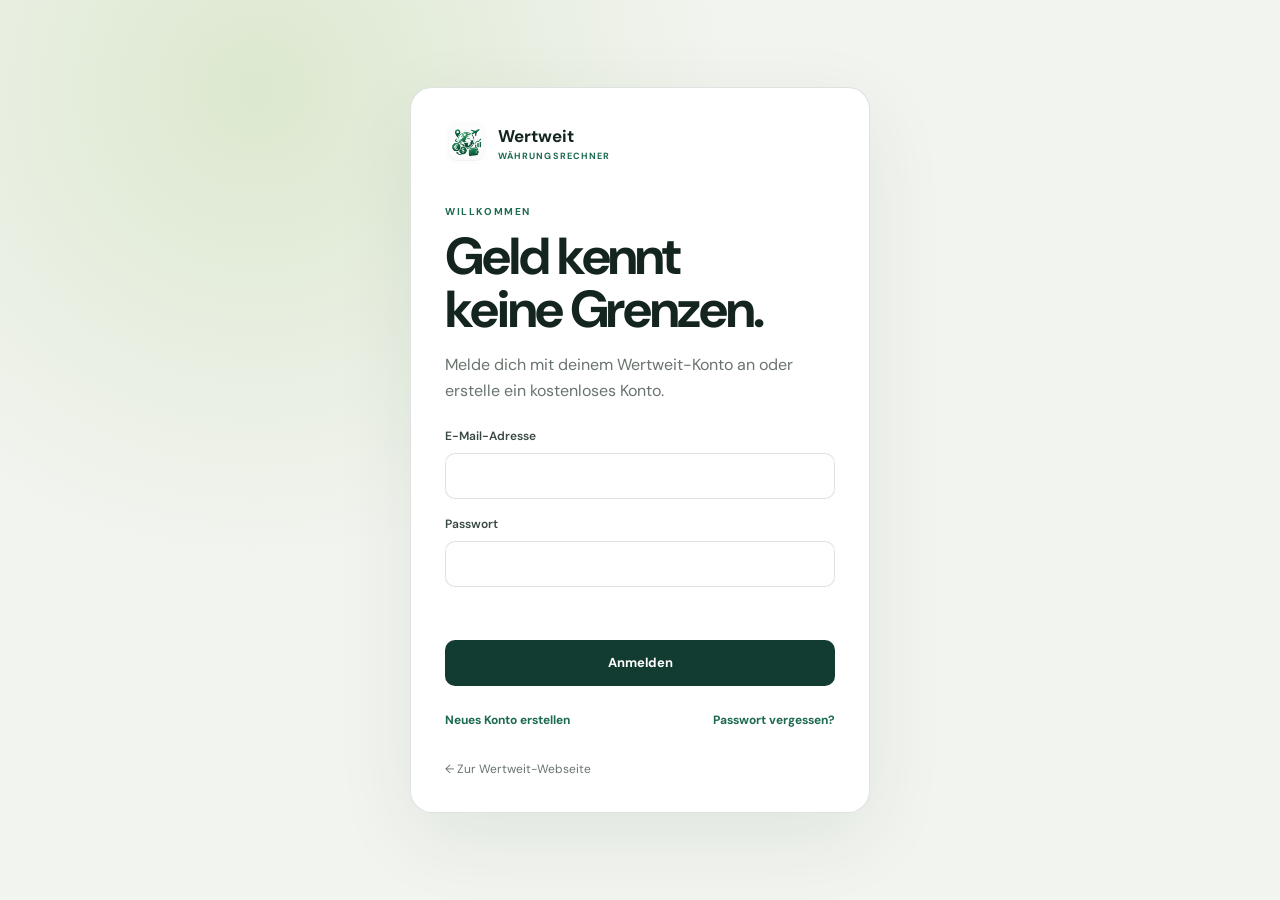
==== website/waehrungsrechner-app-web/index.html @ 30630e16 "Add app notifications and web app Co-authored-by: Copilot <223556219+Copilot@users.noreply.github.co" ====
<!doctype html>
<html lang="de">
<head>
  <meta charset="utf-8">
  <meta name="viewport" content="width=device-width, initial-scale=1">
  <meta name="theme-color" content="#f2f4ef">
  <meta name="description" content="Wertweit als Web-App: Währungen umrechnen, Reise- und Wechselwerkzeuge nutzen und dein Konto verwalten.">
  <title>Wertweit – Web-App</title>
  <link rel="manifest" href="app.webmanifest">
  <link rel="icon" href="../assets/wertweit-logo.png">
  <link rel="apple-touch-icon" href="../assets/wertweit-logo.png">
  <link rel="preconnect" href="https://fonts.googleapis.com">
  <link rel="preconnect" href="https://fonts.gstatic.com" crossorigin>
  <link href="https://fonts.googleapis.com/css2?family=DM+Sans:wght@400;500;600;700&display=swap" rel="stylesheet">
  <link rel="stylesheet" href="app.css">
</head>
<body>
  <main id="auth-screen" class="auth-screen">
    <section class="auth-card">
      <a class="brand" href="../index.html">
        <img src="../assets/wertweit-logo.png" alt="">
        <span>Wertweit<small>WÄHRUNGSRECHNER</small></span>
      </a>
      <p class="eyebrow">WILLKOMMEN</p>
      <h1>Geld kennt<br>keine Grenzen.</h1>
      <p class="muted">Melde dich mit deinem Wertweit-Konto an oder erstelle ein kostenloses Konto.</p>
      <form id="auth-form">
        <label for="auth-email">E-Mail-Adresse</label>
        <input id="auth-email" type="email" autocomplete="email" required>
        <label for="auth-password">Passwort</label>
        <input id="auth-password" type="password" autocomplete="current-password" minlength="8" required>
        <label id="otp-label" for="auth-otp" hidden>E-Mail-Code</label>
        <input id="auth-otp" inputmode="numeric" autocomplete="one-time-code" hidden>
        <p id="auth-message" class="status" role="status" aria-live="polite"></p>
        <button id="auth-submit" class="button primary" type="submit">Anmelden</button>
      </form>
      <div class="auth-actions">
        <button id="auth-mode" class="text-button" type="button">Neues Konto erstellen</button>
        <button id="reset-password" class="text-button" type="button">Passwort vergessen?</button>
      </div>
      <a class="back-link" href="../index.html">← Zur Wertweit-Webseite</a>
    </section>
  </main>

  <div id="app-shell" class="app-shell" hidden>
    <header class="topbar">
      <a class="brand" href="./">
        <img src="../assets/wertweit-logo.png" alt="">
        <span>Wertweit<small>WÄHRUNGSRECHNER</small></span>
      </a>
      <div class="account-actions">
        <span id="account-email" class="account-email"></span>
        <button id="notification-button" class="icon-button" type="button" aria-label="Benachrichtigungen">
          <span aria-hidden="true">♧</span><i id="notification-count" hidden></i>
        </button>
        <button id="sign-out" class="text-button" type="button">Abmelden</button>
      </div>
    </header>
    <div class="app-layout">
      <aside class="sidebar">
        <p class="eyebrow">DEIN WERTWEIT</p>
        <nav id="side-nav" class="side-nav" aria-label="Hauptnavigation">
          <button class="nav-item active" data-page="calculator"><span>↔</span> Rechner</button>
          <button class="nav-item" data-page="travel"><span>✈</span> Reise</button>
          <button class="nav-item" data-page="exchange"><span>％</span> Wechseln</button>
          <button class="nav-item" data-page="overview"><span>⌁</span> Übersicht</button>
          <button class="nav-item" data-page="pro"><span>✦</span> Wertweit Pro</button>
        </nav>
        <div class="sidebar-bottom">
          <span id="pro-status" class="pro-status">Kostenloses Konto</span>
          <button id="settings-button" class="nav-item" type="button"><span>⚙</span> Konto & Einstellungen</button>
        </div>
      </aside>
      <main class="main-content">
        <div id="app-status" class="status" role="status" aria-live="polite"></div>
        <section id="page-calculator" class="page active">
          <p class="eyebrow">SCHNELL UMRECHNEN</p>
          <h1>Währungsrechner</h1>
          <p class="page-intro">Referenzkurse für deine nächste Reise – klar und aktuell.</p>
          <div class="calculator card">
            <label for="amount">Betrag</label>
            <input id="amount" class="amount-input" inputmode="decimal" value="1.000,00">
            <div class="currency-row">
              <label>Von
                <select id="from-currency" aria-label="Ausgangswährung"></select>
              </label>
              <button id="swap-currencies" class="swap-button" type="button" aria-label="Währungen tauschen">⇄</button>
              <label>Nach
                <select id="to-currency" aria-label="Zielwährung"></select>
              </label>
            </div>
            <div class="result">
              <span id="rate-label">Kurs wird geladen …</span>
              <strong id="converted-value">–</strong>
              <small id="rate-date"></small>
            </div>
            <button id="refresh-rate" class="quiet-button" type="button">↻ Kurse aktualisieren</button>
          </div>
        </section>

        <section id="page-travel" class="page">
          <p class="eyebrow">UNTERWEGS</p>
          <h1>Reise</h1>
          <p class="page-intro">Was dein Geld vor Ort wert ist.</p>
          <div class="card">
            <label for="destination">Reiseziel</label>
            <select id="destination"></select>
            <div id="travel-result" class="result"></div>
            <div id="travel-pro" class="pro-locked"></div>
          </div>
        </section>

        <section id="page-exchange" class="page">
          <p class="eyebrow">KURSE BESSER EINSCHÄTZEN</p>
          <h1>Geld wechseln</h1>
          <p class="page-intro">Gebühren und Angebote mit dem Referenzkurs vergleichen.</p>
          <div id="exchange-modes" class="mode-switch">
            <button class="mode active" data-mode="fees">Gebühren</button>
            <button class="mode" data-mode="compare">Vergleich <span class="pro-tag">PRO</span></button>
            <button class="mode" data-mode="reverse">Rückwärts <span class="pro-tag">PRO</span></button>
            <button class="mode" data-mode="phrase">Frage <span class="pro-tag">PRO</span></button>
          </div>
          <div id="exchange-panel" class="card"></div>
        </section>

        <section id="page-overview" class="page">
          <p class="eyebrow">DEINE KURSE</p>
          <h1>Übersicht</h1>
          <p class="page-intro">Verlauf, Favoriten und persönliche Kursalarme.</p>
          <div id="history-panel" class="card"></div>
          <div id="overview-pro" class="pro-locked"></div>
        </section>

        <section id="page-pro" class="page">
          <p class="eyebrow">MEHR ÜBERBLICK</p>
          <h1>Wertweit Pro</h1>
          <p class="page-intro">Reise- und Analysewerkzeuge für deine Planung.</p>
          <div class="card pro-card">
            <span class="pro-mark">✦</span>
            <h2 id="pro-title">Dein Pro-Status</h2>
            <p id="pro-description"></p>
            <a class="button primary" href="https://apps.apple.com/account/subscriptions" target="_blank" rel="noreferrer">Apple-Abos verwalten</a>
            <p class="fine-print">Diese Web-App nimmt keine Zahlungen an. Apple-App-Store-Abos werden im Web derzeit nicht automatisch synchronisiert.</p>
          </div>
        </section>

        <section id="page-settings" class="page">
          <p class="eyebrow">KONTO</p>
          <h1>Einstellungen</h1>
          <div class="card settings-card">
            <h2>E-Mail-Produktneuigkeiten</h2>
            <p>Nur mit deiner Zustimmung erhältst du Produktneuigkeiten per E-Mail.</p>
            <label class="toggle-row"><span>Produktneuigkeiten per E-Mail</span><input id="email-updates" type="checkbox"></label>
            <p id="settings-status" class="status" role="status"></p>
            <button id="settings-refresh" class="quiet-button" type="button">Einstellung aktualisieren</button>
            <hr>
            <button id="support-open" class="quiet-button" type="button">Support & Nachrichten</button>
            <button id="delete-account" class="text-button danger" type="button">Wertweit-Konto löschen</button>
          </div>
        </section>
        <section id="page-support" class="page">
          <p class="eyebrow">WIR HELFEN DIR</p>
          <h1>Support</h1>
          <form id="support-form" class="card">
            <label for="support-subject">Betreff</label>
            <input id="support-subject" maxlength="120" required>
            <label for="support-body">Nachricht</label>
            <textarea id="support-body" rows="5" maxlength="5000" required></textarea>
            <button class="button primary" type="submit">Nachricht senden</button>
            <p id="support-status" class="status" role="status"></p>
          </form>
          <div id="support-threads"></div>
        </section>

        <section id="page-notifications" class="page">
          <p class="eyebrow">NACHRICHTEN</p>
          <h1>Benachrichtigungen</h1>
          <div id="notification-list" class="notification-list"></div>
        </section>
      </main>
    </div>
    <nav id="mobile-nav" class="mobile-nav" aria-label="Hauptnavigation">
      <button class="nav-item active" data-page="calculator"><span>↔</span>Rechner</button>
      <button class="nav-item" data-page="travel"><span>✈</span>Reise</button>
      <button class="nav-item" data-page="exchange"><span>％</span>Wechseln</button>
      <button class="nav-item" data-page="overview"><span>⌁</span>Übersicht</button>
      <button class="nav-item" data-page="pro"><span>✦</span>Pro</button>
    </nav>
  </div>
  <script src="../supabase-config.js"></script>
  <script type="module" src="app.js"></script>
</body>
</html>
---- website/waehrungsrechner-app-web/app.css ----
:root {
  color-scheme: light;
  --forest: #123c31;
  --leaf: #1c6a4f;
  --lime: #d8f06b;
  --paper: #f2f4ef;
  --ink: #14241f;
  --muted: #69746d;
  --line: rgba(20, 36, 31, .13);
  font-family: "DM Sans", -apple-system, BlinkMacSystemFont, sans-serif;
  color: var(--ink);
  background: var(--paper);
}
* { box-sizing: border-box; }
body { margin: 0; min-width: 320px; min-height: 100vh; }
button, input, select { font: inherit; }
textarea { width: 100%; min-height: 115px; padding: 12px; border: 1px solid var(--line); border-radius: 10px; font: inherit; resize: vertical; }
button, select { cursor: pointer; }
[hidden] { display: none !important; }
.auth-screen { min-height: 100vh; display: grid; place-items: center; padding: 24px; background: radial-gradient(circle at 20% 10%, #dce8cf, transparent 36%), var(--paper); }
.auth-card { width: min(100%, 460px); padding: 34px; background: #fff; border: 1px solid var(--line); border-radius: 22px; box-shadow: 0 24px 80px rgba(18, 60, 49, .08); }
.brand { display: inline-flex; gap: 11px; align-items: center; color: var(--ink); text-decoration: none; font-weight: 700; font-size: 17px; }
.brand img { width: 42px; height: 42px; border-radius: 12px; }
.brand small { display: block; margin-top: 3px; color: var(--leaf); font-size: 9px; letter-spacing: .12em; }
.eyebrow { margin: 0 0 12px; color: var(--leaf); font-size: 10px; font-weight: 700; letter-spacing: .16em; }
.auth-card > .eyebrow { margin-top: 36px; }
h1 { margin: 0; font-size: clamp(34px, 6vw, 52px); line-height: 1.02; letter-spacing: -.04em; }
h2 { margin: 0 0 9px; font-size: 19px; }
.muted, .page-intro { color: var(--muted); line-height: 1.6; }
.auth-card form { display: grid; gap: 9px; margin-top: 24px; }
label { color: #384740; font-size: 12px; font-weight: 600; }
input, select { width: 100%; min-height: 46px; padding: 11px 13px; border: 1px solid var(--line); border-radius: 10px; background: white; color: var(--ink); outline-color: var(--leaf); }
.auth-card input { margin-bottom: 8px; }
.button { min-height: 46px; display: inline-flex; align-items: center; justify-content: center; padding: 0 20px; border-radius: 10px; border: 0; text-decoration: none; font-weight: 700; font-size: 13px; }
.primary { color: #fff; background: var(--forest); }
.primary:hover { background: var(--leaf); }
.auth-actions { display: flex; justify-content: space-between; gap: 12px; flex-wrap: wrap; margin-top: 18px; }
.text-button, .quiet-button { padding: 8px 0; border: 0; color: var(--leaf); background: transparent; font-size: 12px; font-weight: 700; }
.danger { color: #a6382d; }
.back-link { display: inline-block; margin-top: 25px; color: var(--muted); text-decoration: none; font-size: 12px; }
.status { min-height: 17px; margin: 5px 0; color: #9e3126; font-size: 12px; line-height: 1.5; }
.status.success { color: var(--leaf); }
.app-shell { min-height: 100vh; }
.topbar { height: 76px; display: flex; justify-content: space-between; align-items: center; padding: 0 clamp(18px, 4vw, 56px); background: rgba(255,255,255,.85); border-bottom: 1px solid var(--line); }
.account-actions { display: flex; align-items: center; gap: 18px; }
.account-email { max-width: 240px; overflow: hidden; color: var(--muted); font-size: 12px; text-overflow: ellipsis; white-space: nowrap; }
.icon-button { position: relative; width: 40px; height: 40px; border: 1px solid var(--line); border-radius: 50%; color: var(--forest); background: white; font-size: 20px; }
.icon-button i { position: absolute; top: 2px; right: 1px; width: 9px; height: 9px; border-radius: 50%; background: #d64532; }
.app-layout { display: grid; grid-template-columns: 235px minmax(0, 1fr); max-width: 1380px; min-height: calc(100vh - 76px); margin: auto; }
.sidebar { display: flex; flex-direction: column; padding: 34px 18px 22px; border-right: 1px solid var(--line); }
.sidebar .eyebrow { padding: 0 13px; }
.side-nav { display: grid; gap: 5px; }
.nav-item { display: flex; align-items: center; gap: 11px; width: 100%; min-height: 46px; padding: 0 13px; border: 0; border-radius: 10px; color: #58665e; background: transparent; text-align: left; font-size: 13px; font-weight: 600; }
.nav-item span { width: 20px; color: var(--leaf); font-size: 19px; text-align: center; }
.nav-item:hover, .nav-item.active { color: var(--forest); background: #e5ede4; }
.sidebar-bottom { display: grid; gap: 8px; margin-top: auto; }
.pro-status { margin: 0 12px; color: var(--leaf); font-size: 11px; font-weight: 700; }
.main-content { width: min(100%, 900px); margin: 0 auto; padding: clamp(25px, 5vw, 58px); }
.page { display: none; animation: appear .18s ease-out; }
.page.active { display: block; }
@keyframes appear { from { opacity: .55; transform: translateY(4px); } to { opacity: 1; transform: none; } }
.page h1 { font-size: clamp(34px, 5vw, 50px); }
.page-intro { margin: 10px 0 28px; }
.card { margin-bottom: 18px; padding: clamp(18px, 3vw, 26px); border: 1px solid rgba(20,36,31,.08); border-radius: 18px; background: #fff; box-shadow: 0 9px 30px rgba(18, 60, 49, .035); }
.calculator { max-width: 570px; }
.amount-input { height: 65px; margin: 8px 0 18px; border: 0; border-bottom: 1px solid var(--line); border-radius: 0; font-size: 30px; font-weight: 600; }
.currency-row { display: grid; grid-template-columns: minmax(0,1fr) 46px minmax(0,1fr); gap: 12px; align-items: end; }
.currency-row label { display: grid; gap: 8px; }
.swap-button { width: 44px; height: 44px; border: 0; border-radius: 50%; color: white; background: var(--leaf); font-size: 22px; }
.result { display: grid; gap: 8px; margin-top: 23px; padding: 18px 0; border-top: 1px solid var(--line); color: var(--muted); font-size: 12px; }
.result strong { color: var(--forest); font-size: clamp(27px, 5vw, 38px); letter-spacing: -.03em; }
.result small { color: var(--muted); }
.quiet-button { padding: 8px 0; }
.mode-switch { display: flex; gap: 7px; flex-wrap: wrap; margin-bottom: 14px; }
.mode { min-height: 38px; padding: 0 13px; border: 0; border-radius: 99px; color: var(--muted); background: white; font-size: 11px; font-weight: 700; }
.mode.active { color: white; background: var(--leaf); }
.pro-tag { color: #8c7100; font-size: 9px; }
.row { display: flex; justify-content: space-between; gap: 12px; padding: 10px 0; border-bottom: 1px solid var(--line); font-size: 13px; }
.row:last-child { border-bottom: 0; }
.row strong { text-align: right; }
.pro-locked { padding: 19px; border: 1px solid #dfe8d6; border-radius: 14px; background: #f7f9f3; }
.pro-locked strong { display: block; margin-bottom: 6px; }
.pro-locked p { margin: 0; color: var(--muted); font-size: 13px; line-height: 1.55; }
.pro-card { max-width: 620px; padding: 32px; }
.pro-card .pro-mark { display: inline-grid; width: 42px; height: 42px; place-items: center; margin-bottom: 17px; border-radius: 13px; color: var(--forest); background: var(--lime); font-size: 23px; }
.pro-card .button { margin-top: 13px; }
.fine-print { margin: 20px 0 0; color: var(--muted); font-size: 11px; line-height: 1.5; }
.settings-card { max-width: 620px; }
.settings-card p { color: var(--muted); font-size: 13px; }
.toggle-row { display: flex; align-items: center; justify-content: space-between; gap: 15px; padding: 16px 0; border-top: 1px solid var(--line); }
.toggle-row input { width: 42px; min-height: 24px; accent-color: var(--leaf); }
.notification-list { display: grid; gap: 10px; }
.notification-item { padding: 17px; border: 1px solid var(--line); border-radius: 13px; background: white; }
.notification-item.unread { border-left: 4px solid var(--leaf); }
.notification-item strong { display: block; margin-bottom: 7px; }
.notification-item p { margin: 0 0 8px; color: var(--muted); font-size: 13px; line-height: 1.5; white-space: pre-wrap; }
.notification-item small { color: var(--muted); }
.thread-card { margin: 14px 0; padding: 18px; border: 1px solid var(--line); border-radius: 14px; background: white; }
.thread-card p { white-space: pre-wrap; }
.thread-message { margin-top: 11px; padding: 11px; border-radius: 10px; background: var(--paper); font-size: 13px; }
.thread-message.admin { background: #e5ede4; }
.chart { width: 100%; height: 120px; overflow: visible; }
.chart polyline { fill: none; stroke: var(--leaf); stroke-width: 3; vector-effect: non-scaling-stroke; }
.favorite-list { display: grid; gap: 9px; }
.favorite-row { display: flex; align-items: center; justify-content: space-between; padding: 10px 0; border-bottom: 1px solid var(--line); }
.favorite-row button { border: 0; background: none; color: var(--leaf); }
.mobile-nav { display: none; }
@media (max-width: 760px) {
  .topbar { height: 66px; padding: 0 15px; }
  .account-email { display: none; }
  .app-layout { display: block; min-height: calc(100vh - 127px); }
  .sidebar { display: none; }
  .main-content { padding: 26px 17px 96px; }
  .mobile-nav { position: fixed; z-index: 5; inset: auto 0 0; display: grid; grid-template-columns: repeat(5,1fr); padding: 7px 5px max(7px, env(safe-area-inset-bottom)); border-top: 1px solid var(--line); background: rgba(255,255,255,.96); backdrop-filter: blur(12px); }
  .mobile-nav .nav-item { display: grid; justify-items: center; align-content: center; gap: 1px; min-height: 50px; padding: 2px; border-radius: 9px; font-size: 9px; }
  .mobile-nav .nav-item span { font-size: 18px; }
  .currency-row { gap: 8px; }
  .currency-row select { padding: 8px; font-size: 12px; }
  .auth-card { padding: 27px 21px; }
}
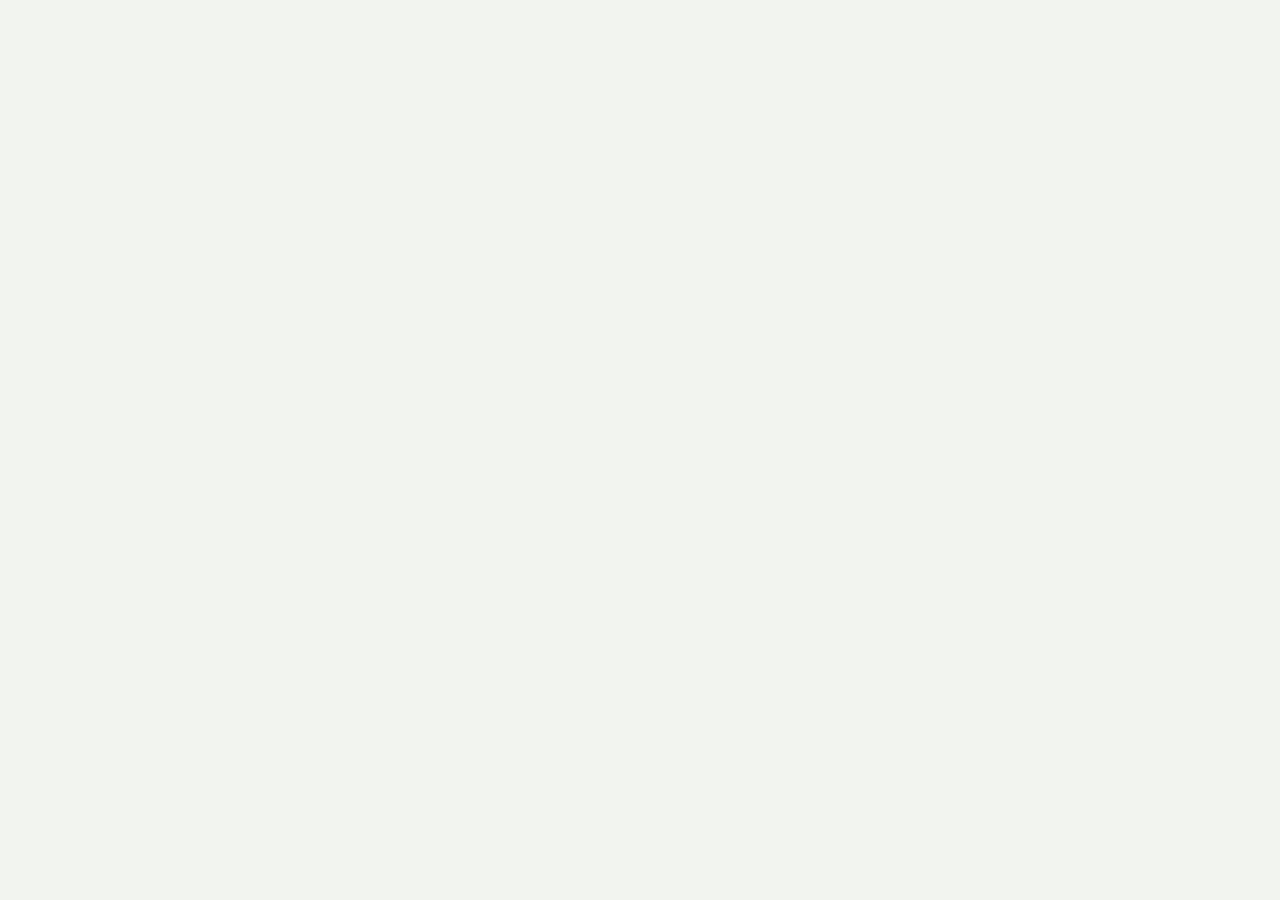
==== commit 8f357208: "Add support triage and maintenance notices Co-authored-by: Copilot <223556219+Copilot@users.noreply." ====
--- a/website/waehrungsrechner-app-web/index.html
+++ b/website/waehrungsrechner-app-web/index.html
@@ -15,30 +15,40 @@
   <link rel="stylesheet" href="app.css">
 </head>
 <body>
-  <main id="auth-screen" class="auth-screen">
+  <main id="auth-screen" class="auth-screen" hidden>
     <section class="auth-card">
-      <a class="brand" href="../index.html">
-        <img src="../assets/wertweit-logo.png" alt="">
-        <span>Wertweit<small>WÄHRUNGSRECHNER</small></span>
-      </a>
-      <p class="eyebrow">WILLKOMMEN</p>
-      <h1>Geld kennt<br>keine Grenzen.</h1>
-      <p class="muted">Melde dich mit deinem Wertweit-Konto an oder erstelle ein kostenloses Konto.</p>
+      <img class="auth-logo" src="../assets/wertweit-logo.png" alt="Wertweit">
+      <h1 id="auth-title">Willkommen zurück</h1>
+      <p id="auth-description" class="muted">Melde dich mit deinem Wertweit-Konto an, um die App zu nutzen.</p>
       <form id="auth-form">
-        <label for="auth-email">E-Mail-Adresse</label>
-        <input id="auth-email" type="email" autocomplete="email" required>
-        <label for="auth-password">Passwort</label>
-        <input id="auth-password" type="password" autocomplete="current-password" minlength="8" required>
-        <label id="otp-label" for="auth-otp" hidden>E-Mail-Code</label>
-        <input id="auth-otp" inputmode="numeric" autocomplete="one-time-code" hidden>
+        <div id="auth-credentials" class="auth-fields">
+          <label class="visually-hidden" for="auth-email">E-Mail-Adresse</label>
+          <input id="auth-email" type="email" autocomplete="email" placeholder="E-Mail-Adresse" required>
+          <label class="visually-hidden" for="auth-password">Passwort (mindestens 8 Zeichen)</label>
+          <input id="auth-password" type="password" autocomplete="current-password" placeholder="Passwort (mindestens 8 Zeichen)" required>
+        </div>
+        <div id="auth-otp-fields" class="auth-fields" hidden>
+          <label class="visually-hidden" for="auth-otp">Bestätigungscode</label>
+          <input id="auth-otp" inputmode="numeric" autocomplete="one-time-code" placeholder="Bestätigungscode" maxlength="8" pattern="[0-9]{6,8}">
+          <button id="auth-resend" class="text-button" type="button">Neuen Code senden</button>
+          <button id="auth-cancel" class="text-button" type="button">Zurück zur Anmeldung</button>
+        </div>
         <p id="auth-message" class="status" role="status" aria-live="polite"></p>
         <button id="auth-submit" class="button primary" type="submit">Anmelden</button>
       </form>
-      <div class="auth-actions">
+      <div id="auth-actions" class="auth-actions">
         <button id="auth-mode" class="text-button" type="button">Neues Konto erstellen</button>
         <button id="reset-password" class="text-button" type="button">Passwort vergessen?</button>
       </div>
-      <a class="back-link" href="../index.html">← Zur Wertweit-Webseite</a>
+    </section>
+  </main>
+
+  <main id="maintenance-screen" class="auth-screen" hidden>
+    <section class="auth-card">
+      <img class="auth-logo" src="../assets/wertweit-logo.png" alt="Wertweit">
+      <h1 id="maintenance-title">Kurz in Wartung</h1>
+      <p id="maintenance-message" class="muted">Wertweit wird gerade gewartet. Bitte versuche es später erneut.</p>
+      <button id="maintenance-refresh" class="button primary" type="button">Erneut prüfen</button>
     </section>
   </main>
 
--- a/website/waehrungsrechner-app-web/app.css
+++ b/website/waehrungsrechner-app-web/app.css
@@ -17,13 +17,21 @@
 textarea { width: 100%; min-height: 115px; padding: 12px; border: 1px solid var(--line); border-radius: 10px; font: inherit; resize: vertical; }
 button, select { cursor: pointer; }
 [hidden] { display: none !important; }
-.auth-screen { min-height: 100vh; display: grid; place-items: center; padding: 24px; background: radial-gradient(circle at 20% 10%, #dce8cf, transparent 36%), var(--paper); }
-.auth-card { width: min(100%, 460px); padding: 34px; background: #fff; border: 1px solid var(--line); border-radius: 22px; box-shadow: 0 24px 80px rgba(18, 60, 49, .08); }
+.auth-screen { min-height: 100vh; display: grid; place-items: center; padding: 24px; background: var(--paper); }
+.auth-card { width: min(100%, 480px); padding: 24px; }
+.auth-logo { width: 64px; height: 64px; margin-bottom: 20px; border-radius: 16px; object-fit: cover; }
+.auth-card h1 { margin: 0; font-size: 29px; line-height: 1.2; letter-spacing: 0; }
+.auth-card .muted { margin: 7px 0 20px; font-size: 14px; }
+.auth-card form, .auth-fields { display: grid; gap: 14px; }
+.auth-card input { min-height: 50px; margin: 0; padding: 14px; border: 0; border-radius: 12px; background: #fff; }
+.auth-card .status { min-height: 20px; margin: 0; }
+.auth-card #auth-submit { width: 100%; min-height: 50px; }
+.auth-actions { justify-content: center; }
+.visually-hidden { position: absolute; width: 1px; height: 1px; overflow: hidden; clip: rect(0, 0, 0, 0); white-space: nowrap; clip-path: inset(50%); }
 .brand { display: inline-flex; gap: 11px; align-items: center; color: var(--ink); text-decoration: none; font-weight: 700; font-size: 17px; }
 .brand img { width: 42px; height: 42px; border-radius: 12px; }
 .brand small { display: block; margin-top: 3px; color: var(--leaf); font-size: 9px; letter-spacing: .12em; }
 .eyebrow { margin: 0 0 12px; color: var(--leaf); font-size: 10px; font-weight: 700; letter-spacing: .16em; }
-.auth-card > .eyebrow { margin-top: 36px; }
 h1 { margin: 0; font-size: clamp(34px, 6vw, 52px); line-height: 1.02; letter-spacing: -.04em; }
 h2 { margin: 0 0 9px; font-size: 19px; }
 .muted, .page-intro { color: var(--muted); line-height: 1.6; }
